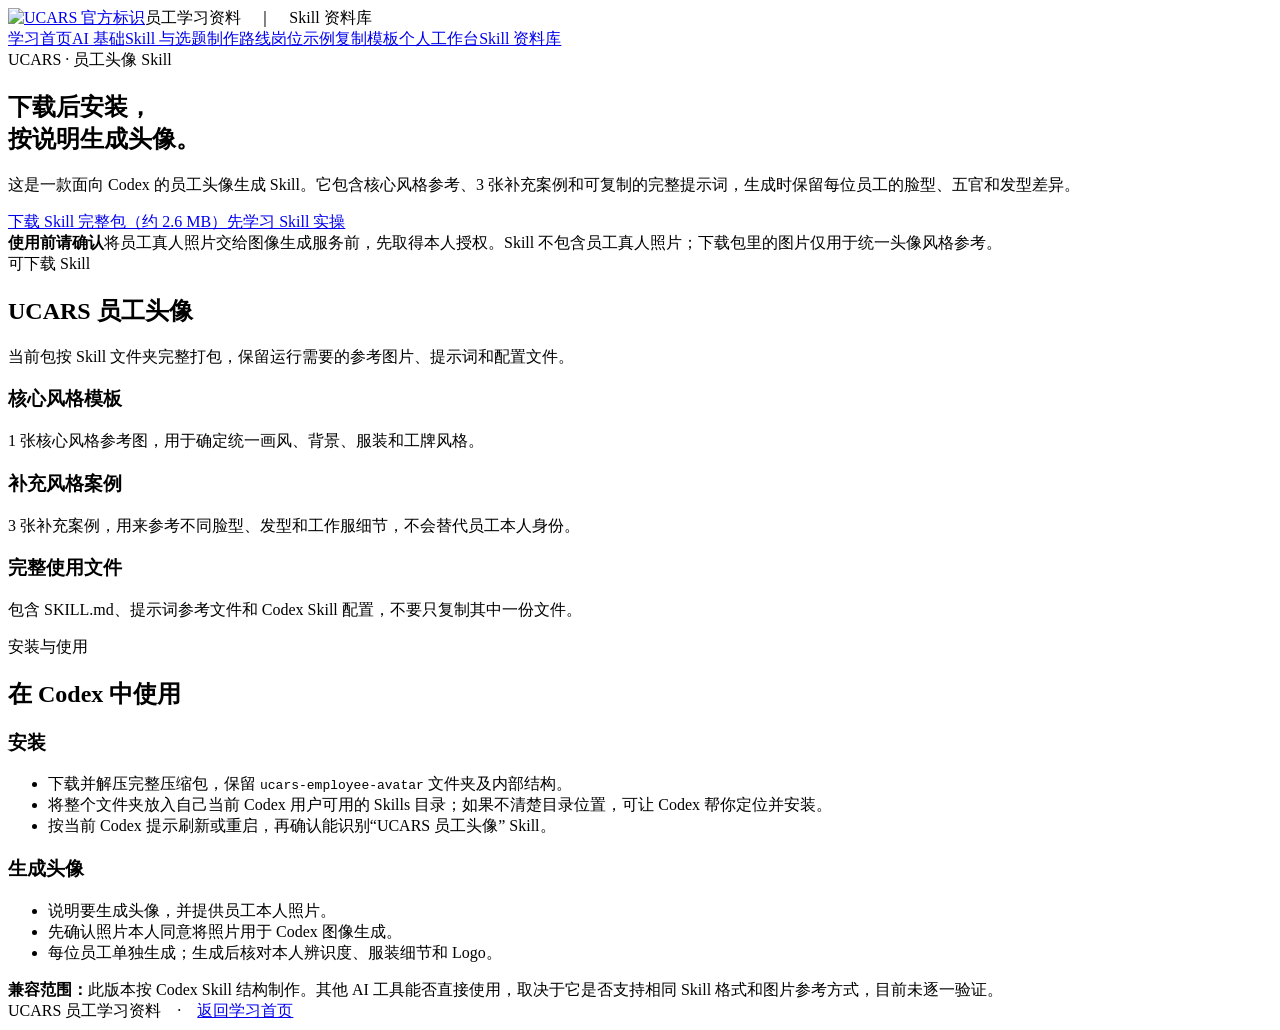
==== skills.html @ 932a42fc "添加 UCARS AI 培训站页面" ====
<!doctype html>
<html lang="zh-CN"><head><meta charset="utf-8"><meta name="viewport" content="width=device-width,initial-scale=1"><meta name="description" content="UCARS 可复用 Skill 资料库。"><title>Skill 资料库 · UCARS AI 学习资料</title><link rel="stylesheet" href="assets/site.css"></head><body>
<header class="shell top"><a href="index.html" aria-label="返回学习首页"><img src="assets/ucars-logo-yellow.png" alt="UCARS 官方标识"></a><span>员工学习资料　｜　Skill 资料库</span></header>
<div class="shell"><nav class="site-nav" aria-label="学习资料导航"><a href="index.html">学习首页</a><a href="ai-basics.html">AI 基础</a><a href="skill-guide.html">Skill 与选题</a><a href="skill-practice.html">制作路线</a><a href="role-examples.html">岗位示例</a><a href="practice-templates.html">复制模板</a><a href="personal-workspace.html">个人工作台</a><a href="skills.html" aria-current="page">Skill 资料库</a></nav>
<section class="intro"><div><div class="eyebrow">UCARS · 员工头像 Skill</div><h1>下载后安装，<br>按说明生成头像。</h1><p>这是一款面向 Codex 的员工头像生成 Skill。它包含核心风格参考、3 张补充案例和可复制的完整提示词，生成时保留每位员工的脸型、五官和发型差异。</p><div class="hero-actions"><a class="hero-primary" href="assets/downloads/ucars-employee-avatar-current.zip" download>下载 Skill 完整包（约 2.6 MB）</a><a class="hero-secondary" href="index.html#practice">先学习 Skill 实操</a></div></div><aside class="priority"><strong>使用前请确认</strong>将员工真人照片交给图像生成服务前，先取得本人授权。Skill 不包含员工真人照片；下载包里的图片仅用于统一头像风格参考。</aside></section>
<main><section class="section"><div class="head"><div class="kicker">可下载 Skill</div><h2>UCARS 员工头像</h2><p>当前包按 Skill 文件夹完整打包，保留运行需要的参考图片、提示词和配置文件。</p></div><div class="grid"><article class="card"><h3>核心风格模板</h3><p>1 张核心风格参考图，用于确定统一画风、背景、服装和工牌风格。</p></article><article class="card"><h3>补充风格案例</h3><p>3 张补充案例，用来参考不同脸型、发型和工作服细节，不会替代员工本人身份。</p></article><article class="card"><h3>完整使用文件</h3><p>包含 SKILL.md、提示词参考文件和 Codex Skill 配置，不要只复制其中一份文件。</p></article></div></section>
<section class="section"><div class="head"><div class="kicker">安装与使用</div><h2>在 Codex 中使用</h2></div><div class="workbench"><article class="panel"><h3>安装</h3><ul><li>下载并解压完整压缩包，保留 <code>ucars-employee-avatar</code> 文件夹及内部结构。</li><li>将整个文件夹放入自己当前 Codex 用户可用的 Skills 目录；如果不清楚目录位置，可让 Codex 帮你定位并安装。</li><li>按当前 Codex 提示刷新或重启，再确认能识别“UCARS 员工头像” Skill。</li></ul></article><article class="panel"><h3>生成头像</h3><ul><li>说明要生成头像，并提供员工本人照片。</li><li>先确认照片本人同意将照片用于 Codex 图像生成。</li><li>每位员工单独生成；生成后核对本人辨识度、服装细节和 Logo。</li></ul></article></div><div class="callout"><strong>兼容范围：</strong>此版本按 Codex Skill 结构制作。其他 AI 工具能否直接使用，取决于它是否支持相同 Skill 格式和图片参考方式，目前未逐一验证。</div></section></main>
<footer>UCARS 员工学习资料　·　<a href="index.html">返回学习首页</a></footer></div></body></html>
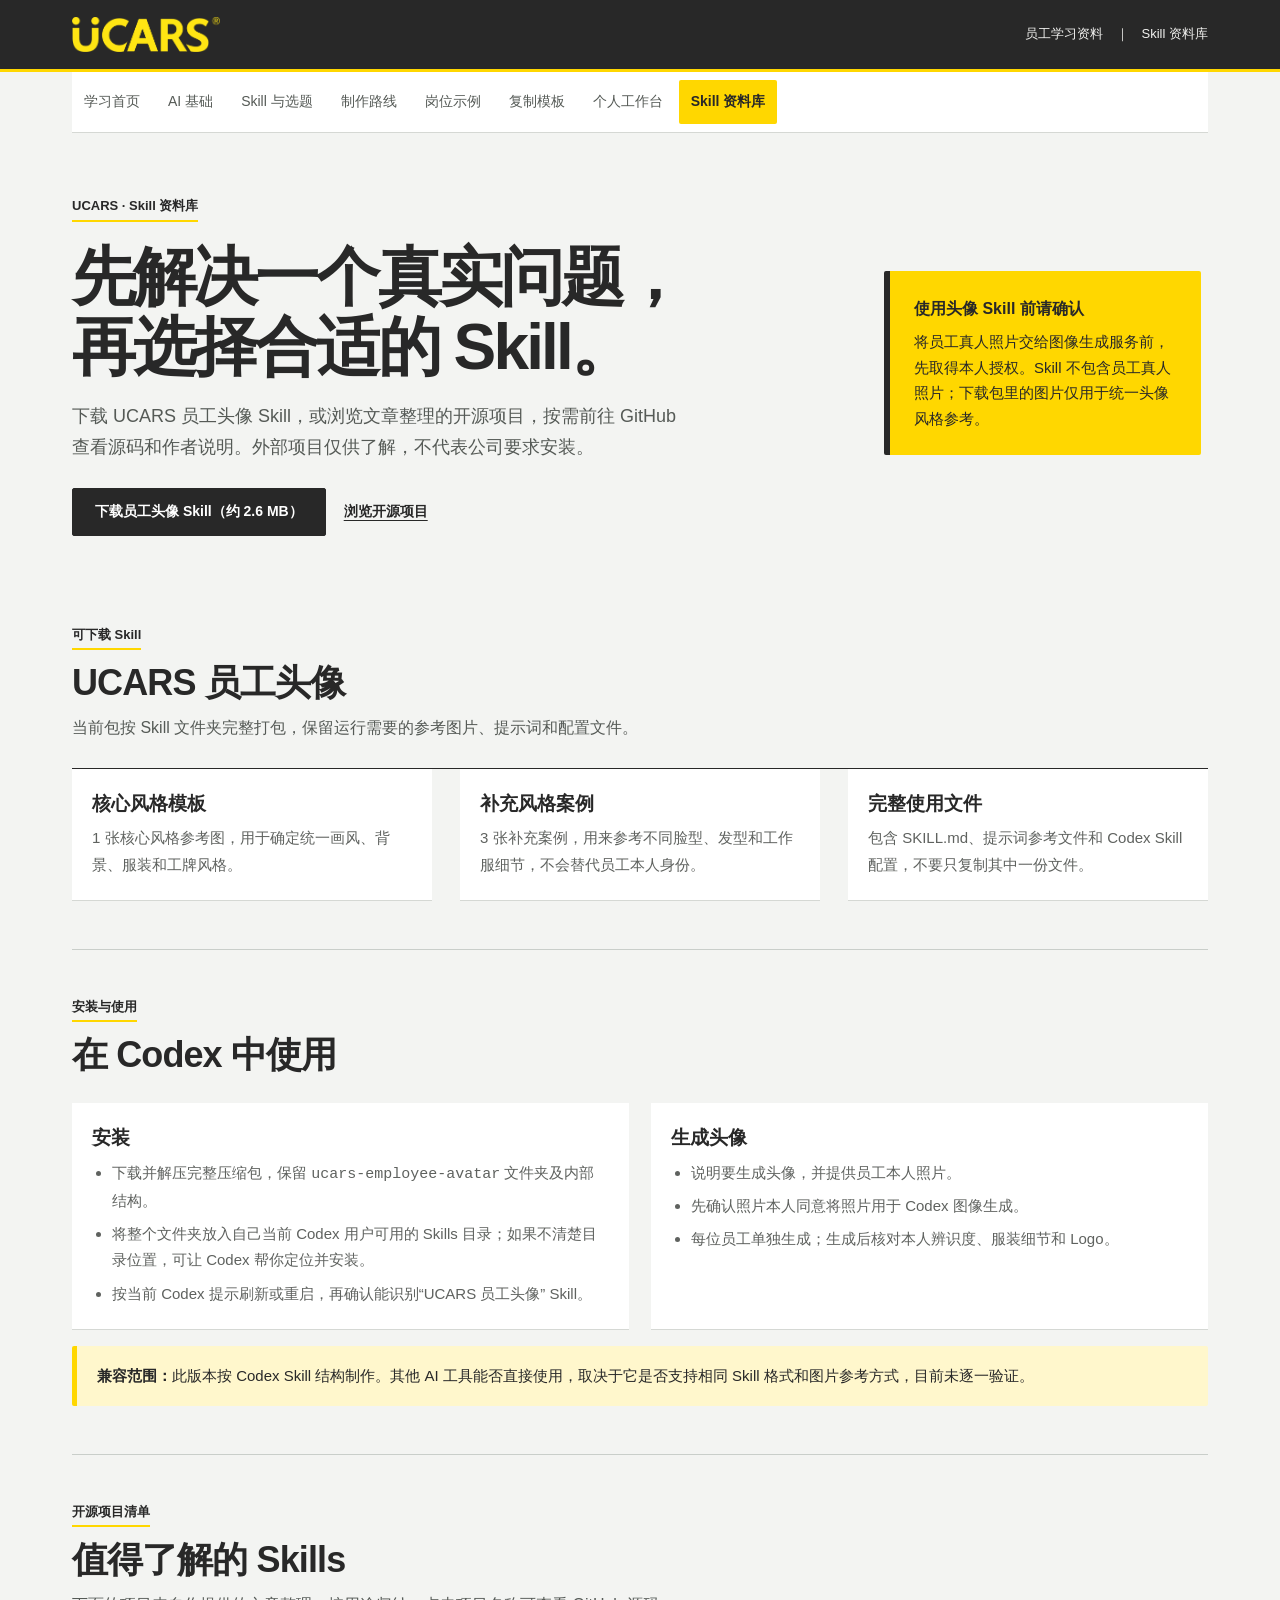
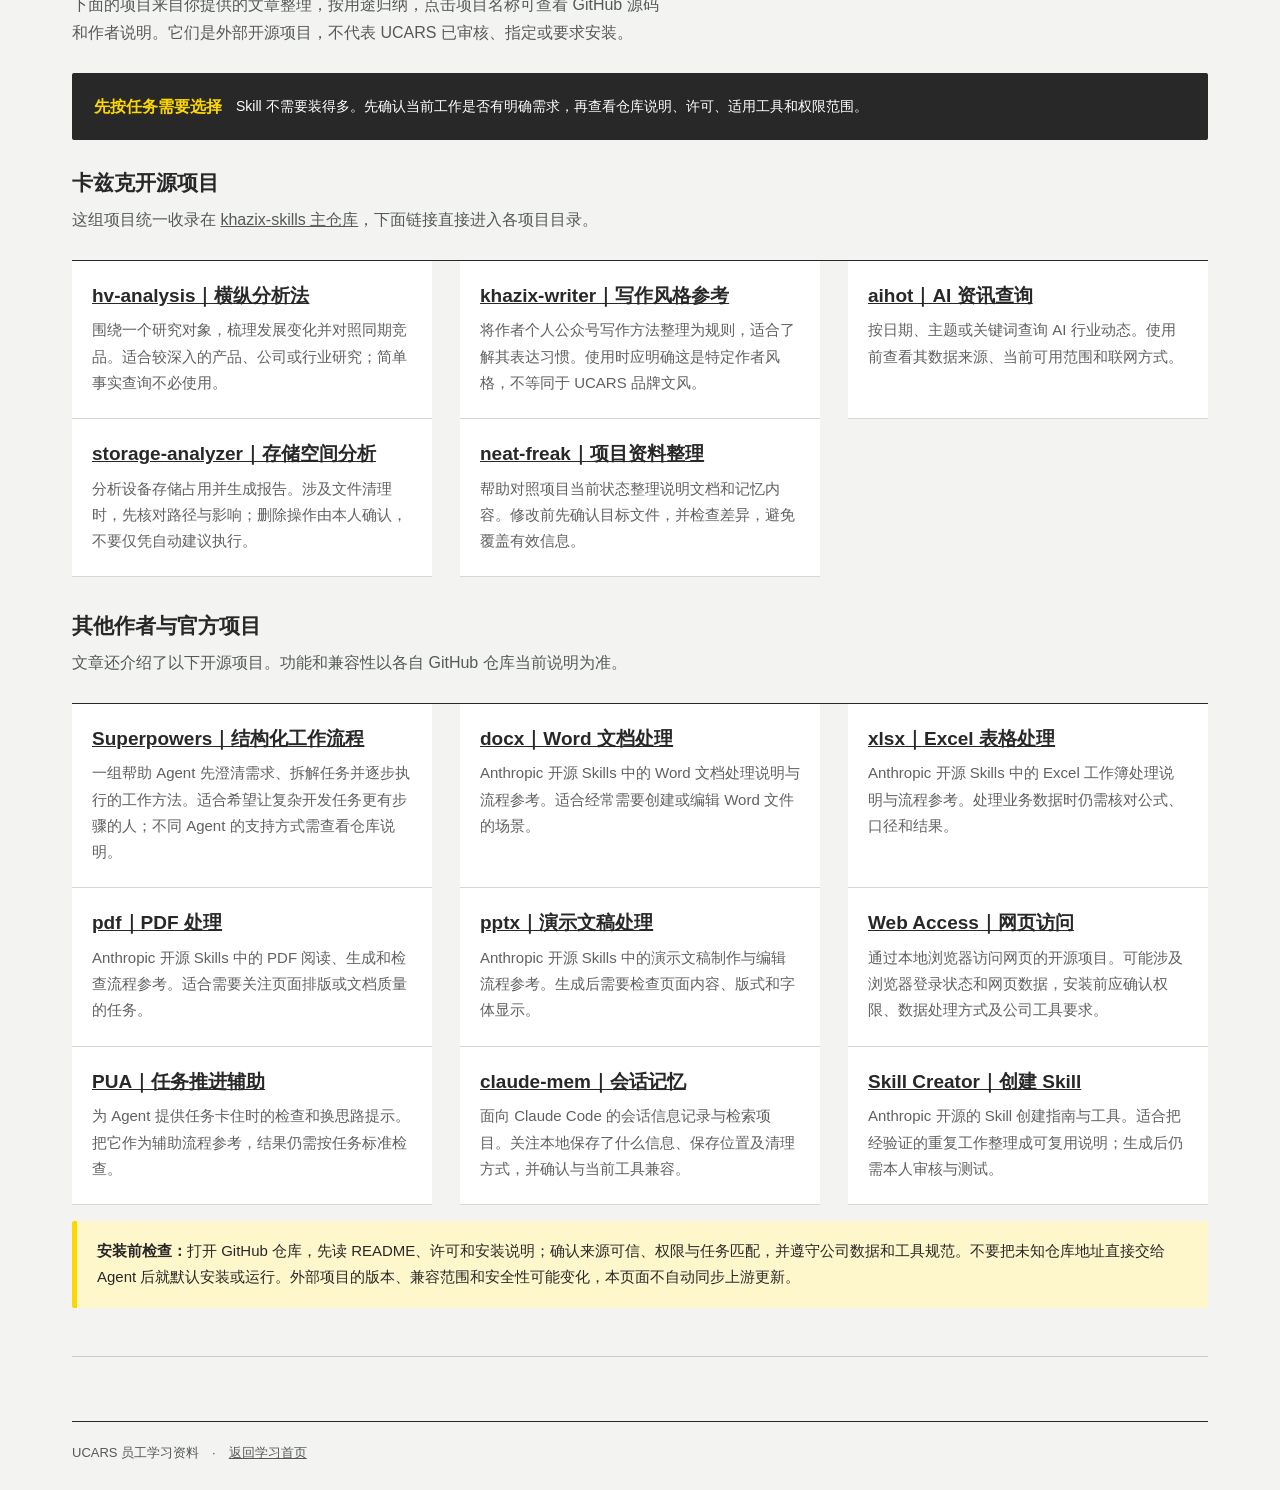
==== commit 15efeab9: "添加开源 Skill 资料与 GitHub 导航" ====
--- a/skills.html
+++ b/skills.html
@@ -2,7 +2,31 @@
 <html lang="zh-CN"><head><meta charset="utf-8"><meta name="viewport" content="width=device-width,initial-scale=1"><meta name="description" content="UCARS 可复用 Skill 资料库。"><title>Skill 资料库 · UCARS AI 学习资料</title><link rel="stylesheet" href="assets/site.css"></head><body>
 <header class="shell top"><a href="index.html" aria-label="返回学习首页"><img src="assets/ucars-logo-yellow.png" alt="UCARS 官方标识"></a><span>员工学习资料　｜　Skill 资料库</span></header>
 <div class="shell"><nav class="site-nav" aria-label="学习资料导航"><a href="index.html">学习首页</a><a href="ai-basics.html">AI 基础</a><a href="skill-guide.html">Skill 与选题</a><a href="skill-practice.html">制作路线</a><a href="role-examples.html">岗位示例</a><a href="practice-templates.html">复制模板</a><a href="personal-workspace.html">个人工作台</a><a href="skills.html" aria-current="page">Skill 资料库</a></nav>
-<section class="intro"><div><div class="eyebrow">UCARS · 员工头像 Skill</div><h1>下载后安装，<br>按说明生成头像。</h1><p>这是一款面向 Codex 的员工头像生成 Skill。它包含核心风格参考、3 张补充案例和可复制的完整提示词，生成时保留每位员工的脸型、五官和发型差异。</p><div class="hero-actions"><a class="hero-primary" href="assets/downloads/ucars-employee-avatar-current.zip" download>下载 Skill 完整包（约 2.6 MB）</a><a class="hero-secondary" href="index.html#practice">先学习 Skill 实操</a></div></div><aside class="priority"><strong>使用前请确认</strong>将员工真人照片交给图像生成服务前，先取得本人授权。Skill 不包含员工真人照片；下载包里的图片仅用于统一头像风格参考。</aside></section>
+<section class="intro"><div><div class="eyebrow">UCARS · Skill 资料库</div><h1>先解决一个真实问题，<br>再选择合适的 Skill。</h1><p>下载 UCARS 员工头像 Skill，或浏览文章整理的开源项目，按需前往 GitHub 查看源码和作者说明。外部项目仅供了解，不代表公司要求安装。</p><div class="hero-actions"><a class="hero-primary" href="assets/downloads/ucars-employee-avatar-current.zip" download>下载员工头像 Skill（约 2.6 MB）</a><a class="hero-secondary" href="#open-source-skills">浏览开源项目</a></div></div><aside class="priority"><strong>使用头像 Skill 前请确认</strong>将员工真人照片交给图像生成服务前，先取得本人授权。Skill 不包含员工真人照片；下载包里的图片仅用于统一头像风格参考。</aside></section>
 <main><section class="section"><div class="head"><div class="kicker">可下载 Skill</div><h2>UCARS 员工头像</h2><p>当前包按 Skill 文件夹完整打包，保留运行需要的参考图片、提示词和配置文件。</p></div><div class="grid"><article class="card"><h3>核心风格模板</h3><p>1 张核心风格参考图，用于确定统一画风、背景、服装和工牌风格。</p></article><article class="card"><h3>补充风格案例</h3><p>3 张补充案例，用来参考不同脸型、发型和工作服细节，不会替代员工本人身份。</p></article><article class="card"><h3>完整使用文件</h3><p>包含 SKILL.md、提示词参考文件和 Codex Skill 配置，不要只复制其中一份文件。</p></article></div></section>
-<section class="section"><div class="head"><div class="kicker">安装与使用</div><h2>在 Codex 中使用</h2></div><div class="workbench"><article class="panel"><h3>安装</h3><ul><li>下载并解压完整压缩包，保留 <code>ucars-employee-avatar</code> 文件夹及内部结构。</li><li>将整个文件夹放入自己当前 Codex 用户可用的 Skills 目录；如果不清楚目录位置，可让 Codex 帮你定位并安装。</li><li>按当前 Codex 提示刷新或重启，再确认能识别“UCARS 员工头像” Skill。</li></ul></article><article class="panel"><h3>生成头像</h3><ul><li>说明要生成头像，并提供员工本人照片。</li><li>先确认照片本人同意将照片用于 Codex 图像生成。</li><li>每位员工单独生成；生成后核对本人辨识度、服装细节和 Logo。</li></ul></article></div><div class="callout"><strong>兼容范围：</strong>此版本按 Codex Skill 结构制作。其他 AI 工具能否直接使用，取决于它是否支持相同 Skill 格式和图片参考方式，目前未逐一验证。</div></section></main>
+<section class="section"><div class="head"><div class="kicker">安装与使用</div><h2>在 Codex 中使用</h2></div><div class="workbench"><article class="panel"><h3>安装</h3><ul><li>下载并解压完整压缩包，保留 <code>ucars-employee-avatar</code> 文件夹及内部结构。</li><li>将整个文件夹放入自己当前 Codex 用户可用的 Skills 目录；如果不清楚目录位置，可让 Codex 帮你定位并安装。</li><li>按当前 Codex 提示刷新或重启，再确认能识别“UCARS 员工头像” Skill。</li></ul></article><article class="panel"><h3>生成头像</h3><ul><li>说明要生成头像，并提供员工本人照片。</li><li>先确认照片本人同意将照片用于 Codex 图像生成。</li><li>每位员工单独生成；生成后核对本人辨识度、服装细节和 Logo。</li></ul></article></div><div class="callout"><strong>兼容范围：</strong>此版本按 Codex Skill 结构制作。其他 AI 工具能否直接使用，取决于它是否支持相同 Skill 格式和图片参考方式，目前未逐一验证。</div></section>
+<section class="section" id="open-source-skills"><div class="head"><div class="kicker">开源项目清单</div><h2>值得了解的 Skills</h2><p>下面的项目来自你提供的文章整理，按用途归纳，点击项目名称可查看 GitHub 源码和作者说明。它们是外部开源项目，不代表 UCARS 已审核、指定或要求安装。</p></div>
+<div class="concept-intro"><strong>先按任务需要选择</strong><span>Skill 不需要装得多。先确认当前工作是否有明确需求，再查看仓库说明、许可、适用工具和权限范围。</span></div>
+<div class="head" style="margin-top:28px"><h3 style="font-size:21px;margin:0 0 8px">卡兹克开源项目</h3><p>这组项目统一收录在 <a href="https://github.com/KKKKhazix/khazix-skills" target="_blank" rel="noopener noreferrer">khazix-skills 主仓库</a>，下面链接直接进入各项目目录。</p></div>
+<div class="grid skill-library-grid">
+<article class="card"><h3><a href="https://github.com/KKKKhazix/khazix-skills/tree/main/hv-analysis" target="_blank" rel="noopener noreferrer">hv-analysis｜横纵分析法</a></h3><p>围绕一个研究对象，梳理发展变化并对照同期竞品。适合较深入的产品、公司或行业研究；简单事实查询不必使用。</p></article>
+<article class="card"><h3><a href="https://github.com/KKKKhazix/khazix-skills/tree/main/khazix-writer" target="_blank" rel="noopener noreferrer">khazix-writer｜写作风格参考</a></h3><p>将作者个人公众号写作方法整理为规则，适合了解其表达习惯。使用时应明确这是特定作者风格，不等同于 UCARS 品牌文风。</p></article>
+<article class="card"><h3><a href="https://github.com/KKKKhazix/khazix-skills/tree/main/aihot" target="_blank" rel="noopener noreferrer">aihot｜AI 资讯查询</a></h3><p>按日期、主题或关键词查询 AI 行业动态。使用前查看其数据来源、当前可用范围和联网方式。</p></article>
+<article class="card"><h3><a href="https://github.com/KKKKhazix/khazix-skills/tree/main/storage-analyzer" target="_blank" rel="noopener noreferrer">storage-analyzer｜存储空间分析</a></h3><p>分析设备存储占用并生成报告。涉及文件清理时，先核对路径与影响；删除操作由本人确认，不要仅凭自动建议执行。</p></article>
+<article class="card"><h3><a href="https://github.com/KKKKhazix/khazix-skills/tree/main/neat-freak" target="_blank" rel="noopener noreferrer">neat-freak｜项目资料整理</a></h3><p>帮助对照项目当前状态整理说明文档和记忆内容。修改前先确认目标文件，并检查差异，避免覆盖有效信息。</p></article>
+</div>
+<div class="head" style="margin-top:34px"><h3 style="font-size:21px;margin:0 0 8px">其他作者与官方项目</h3><p>文章还介绍了以下开源项目。功能和兼容性以各自 GitHub 仓库当前说明为准。</p></div>
+<div class="grid skill-library-grid">
+<article class="card"><h3><a href="https://github.com/obra/superpowers" target="_blank" rel="noopener noreferrer">Superpowers｜结构化工作流程</a></h3><p>一组帮助 Agent 先澄清需求、拆解任务并逐步执行的工作方法。适合希望让复杂开发任务更有步骤的人；不同 Agent 的支持方式需查看仓库说明。</p></article>
+<article class="card"><h3><a href="https://github.com/anthropics/skills/tree/main/skills/docx" target="_blank" rel="noopener noreferrer">docx｜Word 文档处理</a></h3><p>Anthropic 开源 Skills 中的 Word 文档处理说明与流程参考。适合经常需要创建或编辑 Word 文件的场景。</p></article>
+<article class="card"><h3><a href="https://github.com/anthropics/skills/tree/main/skills/xlsx" target="_blank" rel="noopener noreferrer">xlsx｜Excel 表格处理</a></h3><p>Anthropic 开源 Skills 中的 Excel 工作簿处理说明与流程参考。处理业务数据时仍需核对公式、口径和结果。</p></article>
+<article class="card"><h3><a href="https://github.com/anthropics/skills/tree/main/skills/pdf" target="_blank" rel="noopener noreferrer">pdf｜PDF 处理</a></h3><p>Anthropic 开源 Skills 中的 PDF 阅读、生成和检查流程参考。适合需要关注页面排版或文档质量的任务。</p></article>
+<article class="card"><h3><a href="https://github.com/anthropics/skills/tree/main/skills/pptx" target="_blank" rel="noopener noreferrer">pptx｜演示文稿处理</a></h3><p>Anthropic 开源 Skills 中的演示文稿制作与编辑流程参考。生成后需要检查页面内容、版式和字体显示。</p></article>
+<article class="card"><h3><a href="https://github.com/eze-is/web-access" target="_blank" rel="noopener noreferrer">Web Access｜网页访问</a></h3><p>通过本地浏览器访问网页的开源项目。可能涉及浏览器登录状态和网页数据，安装前应确认权限、数据处理方式及公司工具要求。</p></article>
+<article class="card"><h3><a href="https://github.com/tanweai/pua" target="_blank" rel="noopener noreferrer">PUA｜任务推进辅助</a></h3><p>为 Agent 提供任务卡住时的检查和换思路提示。把它作为辅助流程参考，结果仍需按任务标准检查。</p></article>
+<article class="card"><h3><a href="https://github.com/thedotmack/claude-mem" target="_blank" rel="noopener noreferrer">claude-mem｜会话记忆</a></h3><p>面向 Claude Code 的会话信息记录与检索项目。关注本地保存了什么信息、保存位置及清理方式，并确认与当前工具兼容。</p></article>
+<article class="card"><h3><a href="https://github.com/anthropics/skills/tree/main/skills/skill-creator" target="_blank" rel="noopener noreferrer">Skill Creator｜创建 Skill</a></h3><p>Anthropic 开源的 Skill 创建指南与工具。适合把经验证的重复工作整理成可复用说明；生成后仍需本人审核与测试。</p></article>
+</div>
+<div class="callout"><strong>安装前检查：</strong>打开 GitHub 仓库，先读 README、许可和安装说明；确认来源可信、权限与任务匹配，并遵守公司数据和工具规范。不要把未知仓库地址直接交给 Agent 后就默认安装或运行。外部项目的版本、兼容范围和安全性可能变化，本页面不自动同步上游更新。</div>
+</section></main>
 <footer>UCARS 员工学习资料　·　<a href="index.html">返回学习首页</a></footer></div></body></html>
--- a/assets/site.css
+++ b/assets/site.css
@@ -0,0 +1,135 @@
+
+:root{--brand-yellow:#FFD700;--forest:#282828;--forest-deep:#282828;--ink:#282828;--muted:#5F625F;--paper:#F3F4F2;--surface:#FFFFFF;--surface-soft:#E9EBE8;--line:#D5D8D4;--warm:#FFF7CC;--focus:#282828;--measure:66ch;--space:8px}
+*{box-sizing:border-box}
+html{scroll-behavior:smooth;scroll-padding-top:76px}
+body{margin:0;background:var(--paper);color:var(--ink);font:16px/1.7 "Source Han Sans CN","Source Han Sans SC","Noto Sans CJK SC","PingFang SC","Microsoft YaHei",sans-serif}
+a{color:inherit}
+.shell{max-width:1200px;margin:auto;padding:0 32px}
+.top{width:100%;max-width:none;margin:0;min-height:72px;padding:10px max(32px,calc((100vw - 1136px)/2));display:flex;align-items:center;justify-content:space-between;background:var(--forest-deep);border-bottom:4px solid var(--brand-yellow);color:#fff}
+.top img{display:block;width:148px;height:auto}
+.top span{font-size:13px;color:#E5EBE7;font-weight:500;letter-spacing:.04em}
+.intro{padding:56px 0 34px;display:grid;grid-template-columns:minmax(0,1.4fr) minmax(260px,.6fr);gap:48px;align-items:center}
+.eyebrow,.kicker{font-size:12px;letter-spacing:.08em;color:var(--forest);font-weight:700}
+.eyebrow{display:inline-block;padding:5px 10px;background:#E5EDE7;border-radius:999px}
+.intro h1{font-size:clamp(38px,4.2vw,52px);font-weight:700;line-height:1.18;letter-spacing:-.035em;margin:18px 0 14px;max-width:13em}
+.intro p{font-size:17px;color:var(--muted);max-width:62ch;margin:0}
+.hero-actions{display:flex;align-items:center;gap:18px;margin-top:24px}
+.hero-primary{display:inline-flex;align-items:center;justify-content:center;min-height:46px;padding:0 19px;border-radius:8px;background:var(--forest);color:#fff;text-decoration:none;font-size:14px;font-weight:700;box-shadow:0 2px 5px rgba(25,60,52,.14)}
+.hero-primary:hover{background:var(--forest-deep)}.hero-secondary{color:var(--forest);font-size:14px;font-weight:700;text-decoration-thickness:1px;text-underline-offset:4px}
+.priority{border:1px solid var(--line);border-left:4px solid var(--brand-yellow);border-radius:12px;background:var(--surface);padding:20px 22px;color:var(--muted);font-size:14px;max-width:38ch;box-shadow:0 2px 8px rgba(32,40,36,.04)}
+.priority strong{display:block;color:var(--ink);font-size:15px;margin-bottom:7px}
+.nav{position:sticky;top:0;z-index:10;display:flex;gap:4px;overflow:auto;padding:8px 10px;background:rgba(245,244,239,.96);border-top:1px solid var(--line);border-bottom:1px solid var(--line);scrollbar-width:thin;backdrop-filter:blur(12px)}
+.nav a{white-space:nowrap;text-decoration:none;color:var(--muted);padding:8px 12px;font-size:14px;border-radius:7px;transition:background .15s,color .15s}
+.nav a:hover,.nav a:focus-visible{color:var(--forest-deep);background:#E7EDE8;outline:none}
+main{padding:12px 0 64px}
+.section{scroll-margin-top:76px;margin:0;padding:40px 0 46px;border-bottom:1px solid var(--line)}
+.head{margin-bottom:22px;max-width:var(--measure)}
+.head h2{font-size:clamp(26px,3vw,32px);font-weight:700;line-height:1.3;letter-spacing:-.02em;margin:8px 0}
+.head h3{font-weight:700;line-height:1.4}
+.head p{margin:8px 0;color:var(--muted);font-size:15px;max-width:68ch}
+.kicker{display:inline-block;text-transform:none;padding:2px 0;border-bottom:2px solid var(--brand-yellow)}
+.grid{display:grid;grid-template-columns:repeat(3,minmax(0,1fr));gap:16px}
+.card,.panel{min-width:0;background:var(--surface);border:1px solid var(--line);border-radius:12px;padding:20px 21px;box-shadow:0 2px 8px rgba(32,40,36,.035)}
+.card h3,.panel h3{font-size:17px;line-height:1.45;margin:0 0 8px}
+.card p,.panel p{color:var(--muted);font-size:14px;margin:0}
+.feature{display:grid;grid-template-columns:.72fr 1.28fr;background:var(--forest-deep);color:white;border-radius:14px;overflow:hidden;border:1px solid rgba(25,60,52,.12);box-shadow:0 8px 24px rgba(32,40,36,.07)}
+.feature-copy{padding:30px}.feature-copy .kicker{color:#F5D95F;border-color:#F5D95F}
+.feature-copy h3{font-size:25px;line-height:1.32;margin:12px 0}
+.feature-copy p,.feature-copy .note{color:#E0E9E4}.feature-copy .note{font-size:13px;margin-top:16px}
+.feature-body{background:var(--surface);color:var(--ink);padding:28px}
+.steps{padding:0;margin:0;list-style:none;display:grid;gap:18px;counter-reset:step}
+.steps li{display:grid;grid-template-columns:34px 1fr;gap:13px;align-items:start}
+.steps li:before{counter-increment:step;content:counter(step,decimal-leading-zero);width:32px;height:32px;border-radius:9px;background:#E6EEE8;color:var(--forest);font-size:12px;font-weight:700;display:grid;place-items:center}
+.steps strong{display:block;margin:1px 0 3px}.steps span{font-size:14px;color:var(--muted);line-height:1.7}
+.prompt{position:relative;background:var(--forest-deep);color:#F7F8F5;border:1px solid rgba(25,60,52,.15);border-radius:13px;padding:22px 24px;box-shadow:0 6px 18px rgba(32,40,36,.06)}
+.prompt pre{white-space:pre-wrap;overflow-wrap:anywhere;font:14px/1.75 "Source Han Sans CN","Source Han Sans SC","Noto Sans CJK SC",sans-serif;margin:0;padding:42px 0 0}
+.copy{position:absolute;right:16px;top:14px;border:0;border-radius:7px;color:var(--forest-deep);background:var(--brand-yellow);font:700 13px "Source Han Sans CN","Source Han Sans SC",sans-serif;padding:9px 14px;cursor:pointer}
+.copy:hover{filter:brightness(.96)}.copy:focus-visible{outline:3px solid #fff;outline-offset:2px}
+.after,.source{font-size:13px;color:var(--muted);margin-top:12px}.after{color:#DBE6E0}
+.workbench{display:grid;grid-template-columns:1fr 1fr;gap:16px}
+.panel ul{margin:0;padding-left:20px;color:var(--muted);font-size:14px}.panel li+li{margin-top:7px}
+.alert{background:var(--warm);border:1px solid #E9D98D;border-left:4px solid #D5B11A;border-radius:9px;color:#544B20;padding:15px 17px;font-size:14px}
+.source a{color:var(--forest);text-decoration-thickness:1px;text-underline-offset:3px}
+.concept-intro{display:flex;align-items:center;gap:14px;background:var(--forest-deep);color:#fff;border-radius:11px;padding:17px 20px;margin-bottom:16px}
+.concept-intro strong{color:#F5D95F;white-space:nowrap}.concept-intro span{font-size:14px}
+.formula{margin-top:16px;background:#E8EEE8;border:1px solid #D8E2D9;border-left:4px solid var(--forest);border-radius:10px;padding:17px 20px}.formula strong{display:block;margin-bottom:4px;color:var(--forest-deep)}.formula p{margin:0;color:var(--muted);font-size:14px}
+.callout{background:var(--warm);border:1px solid #E9D98D;border-left:4px solid #D5B11A;border-radius:9px;padding:14px 17px;color:#544B20;font-size:14px;margin-top:16px}
+footer{background:transparent;color:var(--muted);padding:20px 0 28px;border-top:1px solid var(--line);font-size:13px}
+:focus-visible{outline:3px solid var(--focus);outline-offset:3px}
+@media(max-width:900px){.shell{padding-left:24px;padding-right:24px}.top{padding-left:24px;padding-right:24px}.intro{gap:28px}.grid{grid-template-columns:repeat(2,minmax(0,1fr))}}
+@media(max-width:640px){.shell{padding-left:18px;padding-right:18px}.top{min-height:64px;padding-left:18px;padding-right:18px}.top img{width:122px}.top span{font-size:11px;max-width:150px;text-align:right}.intro{grid-template-columns:1fr;gap:20px;padding:36px 0 26px}.intro h1{font-size:38px}.hero-actions{gap:14px;flex-wrap:wrap}.priority{max-width:none}.nav{margin:0 -18px;padding:7px 18px}.nav a{font-size:13px;padding:7px 10px}.section{padding:30px 0 34px}.head h2{font-size:26px}.grid,.workbench,.feature{grid-template-columns:1fr}.feature-copy,.feature-body{padding:21px}.concept-intro{align-items:flex-start;flex-direction:column;gap:5px}.prompt{padding:18px}.prompt pre{font-size:13px;padding-top:44px}footer{padding:18px 18px 24px}}
+@media(prefers-reduced-motion:reduce){html{scroll-behavior:auto}*,*::before,*::after{transition:none!important}}
+
+.page-lead{padding:32px 0 6px}.page-lead p{max-width:68ch;color:var(--muted)}.page-nav-grid{display:grid;grid-template-columns:repeat(3,minmax(0,1fr));gap:16px}.page-card{display:flex;flex-direction:column;gap:8px;min-height:185px;padding:22px;background:var(--surface);border:1px solid var(--line);border-radius:12px;text-decoration:none;box-shadow:0 2px 8px rgba(32,40,36,.035);transition:transform .15s,box-shadow .15s}.page-card:hover{transform:translateY(-2px);box-shadow:0 8px 20px rgba(32,40,36,.08)}.page-card strong{font-size:18px;color:var(--ink)}.page-card span{font-size:14px;color:var(--muted)}.page-card em{margin-top:auto;color:var(--forest);font-style:normal;font-size:13px;font-weight:700}.site-nav{display:flex;gap:4px;overflow:auto;padding:8px 0;background:var(--paper);border-bottom:1px solid var(--line);scrollbar-width:thin}.site-nav a{white-space:nowrap;text-decoration:none;color:var(--muted);padding:8px 10px;font-size:13px;border-radius:7px}.site-nav a:hover,.site-nav a:focus-visible{color:var(--forest);background:#E7EDE8;outline:none}.empty-state{padding:36px;background:var(--surface);border:1px dashed #BFCAC1;border-radius:14px;text-align:center}.empty-mark{width:52px;height:52px;margin:0 auto 12px;border-radius:15px;background:#E6EEE8;display:grid;place-items:center;color:var(--forest);font-size:25px;font-weight:700}.empty-state h3{margin:0 0 7px;font-size:19px}.empty-state p{max-width:58ch;margin:0 auto;color:var(--muted);font-size:14px}@media(max-width:900px){.page-nav-grid{grid-template-columns:repeat(2,minmax(0,1fr))}}@media(max-width:640px){.page-nav-grid{grid-template-columns:1fr}.page-card{min-height:150px}.page-lead{padding:24px 0 2px}.site-nav{margin:0 -18px;padding:7px 18px}.empty-state{padding:26px 18px}}
+.final-outcome{display:grid;grid-template-columns:minmax(180px,.36fr) 1fr;gap:20px;align-items:center;margin:0 0 20px;padding:22px 24px;background:#E8EEE8;border:1px solid #D8E2D9;border-left:5px solid var(--forest);border-radius:12px}.final-outcome .kicker{margin-bottom:5px}.final-outcome h2{margin:0;font-size:20px;line-height:1.35;color:var(--forest-deep)}.final-outcome p{margin:0;color:var(--muted);font-size:14px}.final-outcome strong{color:var(--ink)}@media(max-width:640px){.final-outcome{grid-template-columns:1fr;gap:8px;padding:18px}}
+
+
+/* UCARS learning field guide: high-contrast brand colors, editorial hierarchy, restrained surfaces. */
+body{background:var(--paper);color:var(--ink);font-family:"Source Han Sans SC","Source Han Sans CN","Noto Sans CJK SC","PingFang SC","Microsoft YaHei",sans-serif}
+.top{background:#282828;border-bottom:3px solid var(--brand-yellow)}
+.top span{font-size:13px;color:#F1F1EF;letter-spacing:0}
+.nav{background:#FFFFFF;border-top:0;border-bottom:1px solid var(--line)}
+.nav a,.site-nav a{border-radius:2px;transition:background-color .15s,color .15s}
+.site-nav{position:sticky;top:0;z-index:10;background:rgba(255,255,255,.97);border-bottom:1px solid var(--line);backdrop-filter:blur(10px)}
+.site-nav a{color:#555A56;padding:10px 12px;font-size:14px}
+.site-nav a:hover,.site-nav a:focus-visible{background:#F3F4F2;color:#282828}
+.site-nav a[aria-current="page"]{color:#282828;background:var(--brand-yellow);font-weight:700}
+.eyebrow,.kicker{color:#282828;font-size:13px;font-weight:700;letter-spacing:0}
+.eyebrow{padding:3px 0;background:none;border-radius:0;border-bottom:2px solid var(--brand-yellow)}
+.kicker{border-bottom:2px solid var(--brand-yellow)}
+.intro{padding-top:58px;padding-bottom:42px;gap:56px}
+.intro h1{font-size:clamp(42px,5.2vw,64px);line-height:1.1;letter-spacing:-.045em;margin:20px 0 18px;max-width:12em}
+.intro p{font-size:18px;line-height:1.75;color:#555A56}
+.hero-primary{background:#282828;border:1px solid #282828;border-radius:2px;box-shadow:none;min-height:48px;padding:0 22px;color:#FFFFFF}
+.hero-primary:hover{background:#444;border-color:#444}
+.hero-secondary{color:#282828}
+.priority{background:var(--brand-yellow);border:0;border-left:6px solid #282828;border-radius:2px;padding:24px;color:#282828;font-size:15px;box-shadow:none}
+.priority strong{color:#282828;font-size:16px}
+.page-lead{padding:34px 0 18px;border-bottom:1px solid var(--line)}
+.page-lead .eyebrow{margin-bottom:12px}
+.page-lead p{font-size:17px;line-height:1.75;color:#555A56}
+main{padding-top:0}
+.section{padding:42px 0 48px;border-bottom:1px solid #C9CECA}
+.head{margin-bottom:26px}
+.head h2{font-size:clamp(28px,3vw,36px);line-height:1.25;letter-spacing:-.025em;margin:10px 0 9px}
+.head p{font-size:16px;line-height:1.75;color:#555A56}
+.grid{gap:0 28px;border-top:1px solid #282828}
+.card,.panel{background:#FFFFFF;border:0;border-bottom:1px solid var(--line);border-radius:0;padding:22px 20px;box-shadow:none}
+.card h3,.panel h3{font-size:19px;line-height:1.4}
+.card p,.panel p,.panel ul{font-size:15px;line-height:1.75}
+.page-nav-grid{gap:12px}
+.page-card{min-height:170px;padding:22px 22px 18px;background:#FFFFFF;border:0;border-top:3px solid var(--brand-yellow);border-radius:2px;box-shadow:none;transition:background-color .15s,color .15s}
+.page-card:hover{transform:none;background:#282828;box-shadow:none}
+.page-card:hover strong,.page-card:hover span,.page-card:hover em{color:#FFFFFF}
+.page-card strong{font-size:20px;color:#282828}
+.page-card span{font-size:15px;line-height:1.65;color:#5F625F}
+.page-card em{color:#282828}
+.feature{grid-template-columns:minmax(245px,.62fr) minmax(0,1.38fr);border:0;border-radius:2px;background:#282828;box-shadow:none}
+.feature-copy{padding:32px;background:#282828}
+.feature-copy .kicker{color:var(--brand-yellow);border-color:var(--brand-yellow)}
+.feature-copy h3{font-size:27px;line-height:1.3}
+.feature-copy p,.feature-copy .note{color:#E5E5E2}
+.feature-copy .note{font-size:14px;line-height:1.7}
+.feature-body{padding:32px;background:#FFFFFF}
+.steps{gap:20px}
+.steps li{grid-template-columns:36px 1fr;gap:15px}
+.steps li:before{width:34px;height:34px;border-radius:2px;background:var(--brand-yellow);color:#282828;font-size:13px}
+.steps strong{font-size:16px}
+.steps span{font-size:15px;line-height:1.75;color:#555A56}
+.prompt{background:#282828;border:0;border-radius:2px;padding:24px 26px;box-shadow:none}
+.prompt pre{font-size:15px;line-height:1.8}
+.copy{border-radius:2px;background:var(--brand-yellow);color:#282828;font-size:14px;padding:10px 16px}
+.after{font-size:14px;line-height:1.7;color:#E6E7E4}
+.workbench{gap:22px}
+.alert,.callout{background:#FFF7CC;border:0;border-left:5px solid var(--brand-yellow);border-radius:2px;color:#282828;padding:17px 20px;font-size:15px;line-height:1.75}
+.concept-intro{background:#282828;border-radius:2px;padding:20px 22px}
+.concept-intro strong{color:var(--brand-yellow)}
+.formula{background:#FFFFFF;border:0;border-left:5px solid var(--brand-yellow);border-radius:2px;padding:20px 22px}
+.final-outcome{background:var(--brand-yellow);border:0;border-left:6px solid #282828;border-radius:2px;gap:24px;padding:24px 26px}
+.final-outcome h2,.final-outcome p,.final-outcome strong{color:#282828}
+.empty-state{background:#FFFFFF;border:1px solid #282828;border-radius:2px;text-align:left}
+.empty-mark{border-radius:2px;background:var(--brand-yellow);color:#282828}
+footer{border-top:1px solid #282828;color:#555A56}
+:focus-visible{outline:3px solid #282828;outline-offset:3px}
+@media(max-width:900px){.intro{gap:32px}.feature{grid-template-columns:minmax(205px,.65fr) minmax(0,1.35fr)}}
+@media(max-width:640px){.intro{padding-top:38px;padding-bottom:30px}.intro h1{font-size:42px}.intro p{font-size:16px}.site-nav{margin:0 -18px;padding:6px 18px}.site-nav a{font-size:14px;padding:9px 10px}.page-lead{padding:25px 0 14px}.page-lead p{font-size:16px}.section{padding:32px 0 36px}.feature-copy,.feature-body{padding:22px}.feature-copy h3{font-size:24px}.steps{gap:17px}.prompt{padding:20px}.prompt pre{font-size:14px;line-height:1.75}.final-outcome{padding:20px;gap:10px}.card,.panel{padding:19px 16px}}
